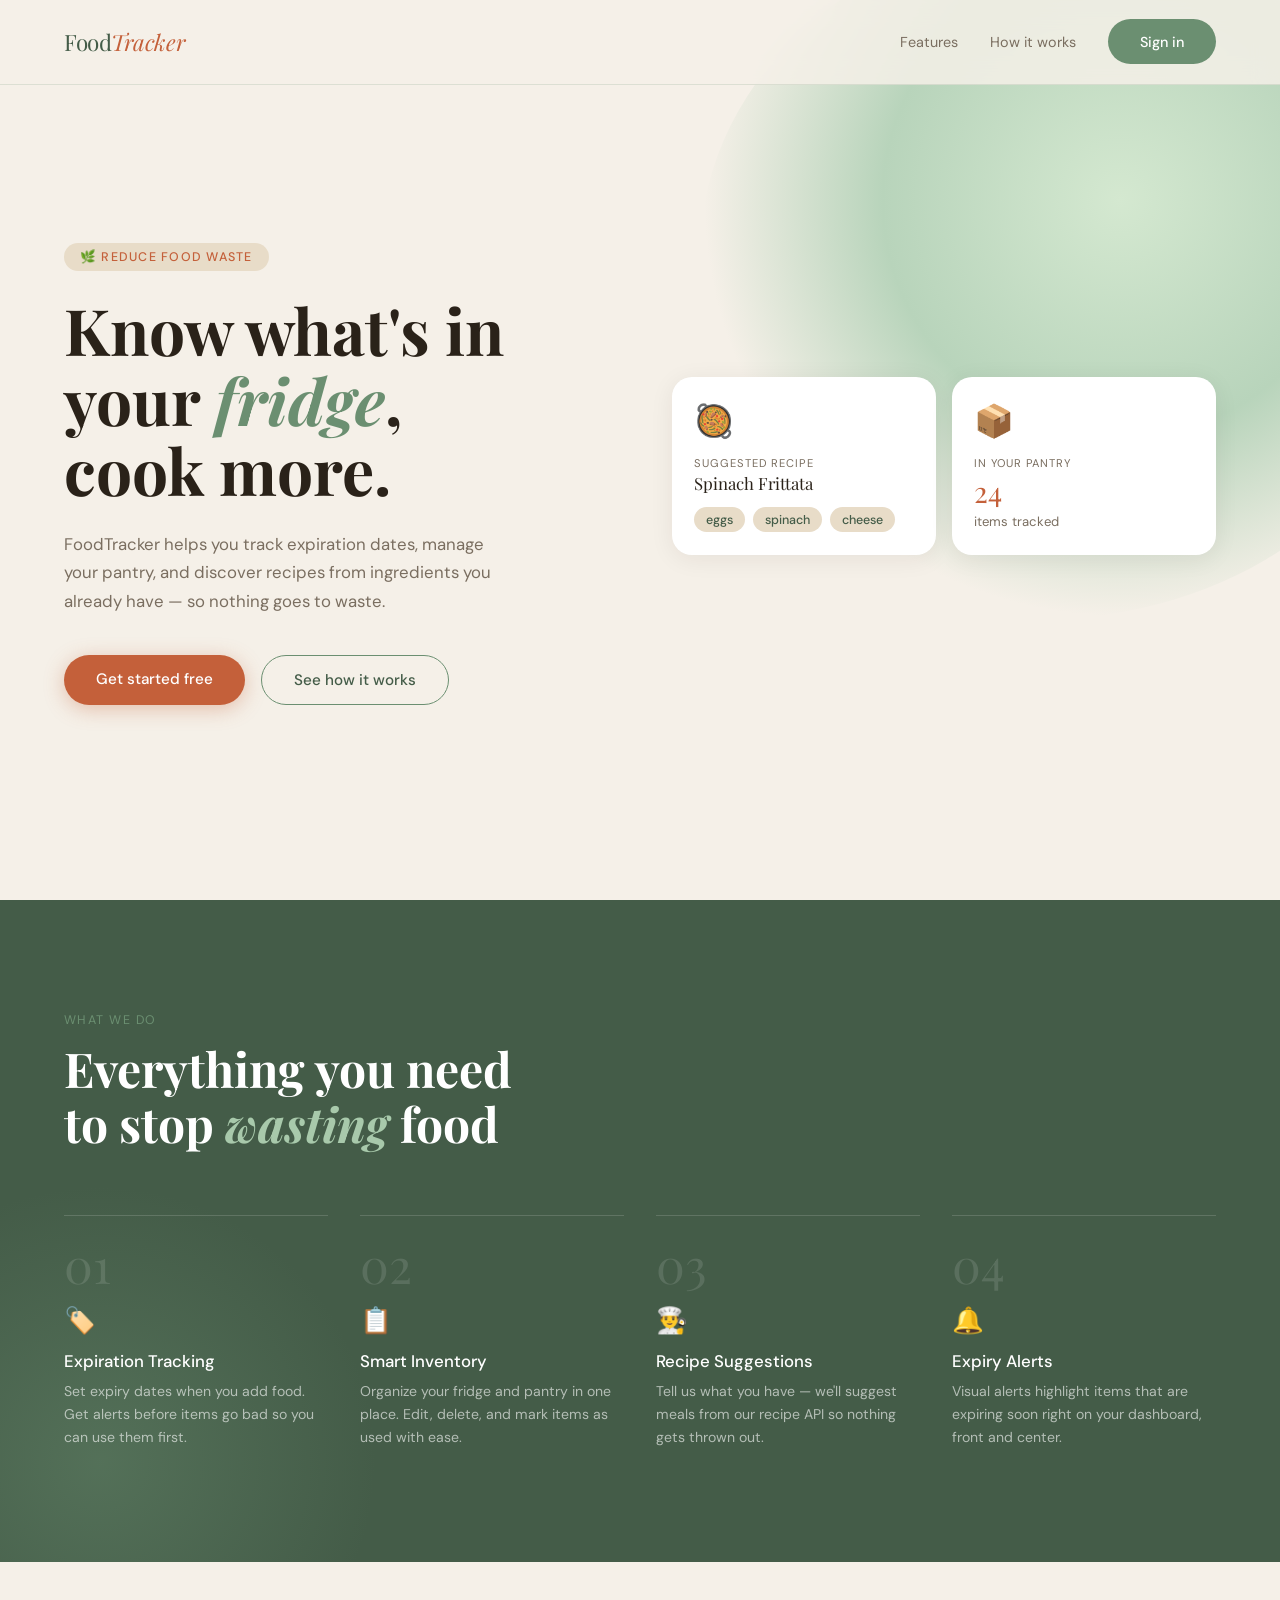
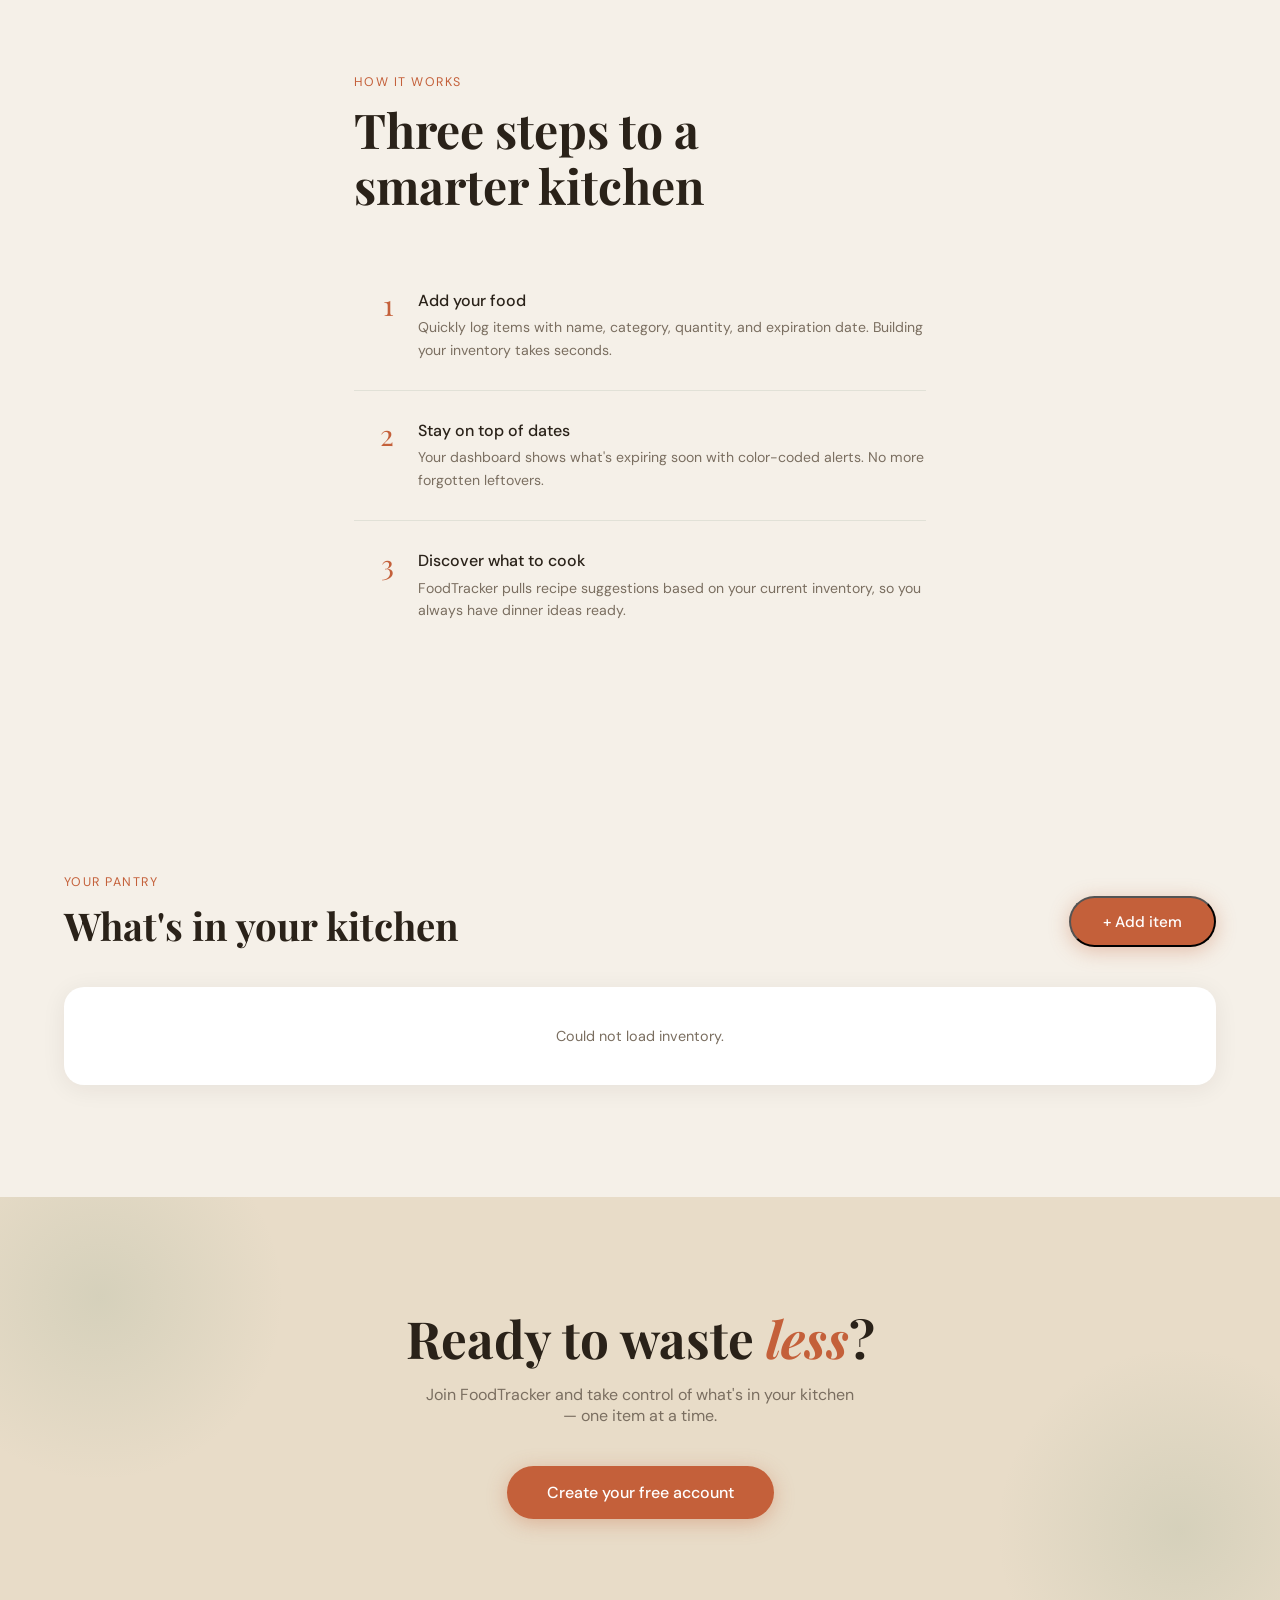
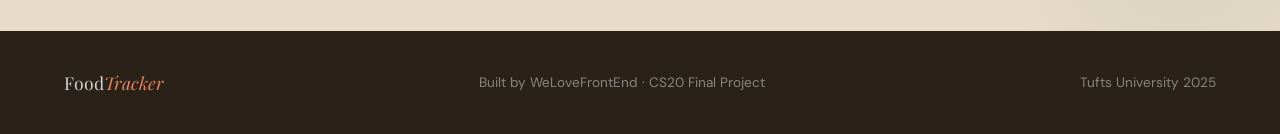
==== index.html @ 5c3b8f6d "Add files via upload" ====
<!DOCTYPE html>
<html lang="en">
<head>
  <meta charset="UTF-8" />
  <meta name="viewport" content="width=device-width, initial-scale=1.0" />
  <title>FoodTracker — Waste Less, Cook More</title>
  <link href="https://fonts.googleapis.com/css2?family=Playfair+Display:ital,wght@0,700;1,400&family=DM+Sans:wght@300;400;500&display=swap" rel="stylesheet" />
  <link rel="stylesheet" href="styles.css" />
</head>
<body>

  <!-- NAV -->
  <nav>
    <a class="nav-logo" href="#">Food<span>Tracker</span></a>
    <div class="nav-links">
      <a href="#features">Features</a>
      <a href="#how">How it works</a>
      <a href="login.html" class="btn btn-nav">Sign in</a>
    </div>
  </nav>

  <!-- HERO -->
  <section class="hero">
    <div class="hero-text">
      <span class="tag">🌿 Reduce food waste</span>
      <h1>Know what's in<br>your <em>fridge</em>,<br>cook more.</h1>
      <p class="hero-sub">FoodTracker helps you track expiration dates, manage your pantry, and discover recipes from ingredients you already have — so nothing goes to waste.</p>
      <div class="hero-actions">
        <a href="register.html" class="btn btn-primary">Get started free</a>
        <a href="#how" class="btn btn-secondary">See how it works</a>
      </div>
    </div>

    <div class="hero-visual">
      <div class="card">
        <span class="card-icon">🥘</span>
        <span class="card-label">Suggested recipe</span>
        <div class="card-title">Spinach Frittata</div>
        <div class="recipe-chips">
          <span class="chip">eggs</span>
          <span class="chip">spinach</span>
          <span class="chip">cheese</span>
        </div>
      </div>
      <div class="card">
        <span class="card-icon">📦</span>
        <span class="card-label">In your pantry</span>
        <div class="card-title" style="font-size:1.8rem;font-family:'Playfair Display',serif;color:var(--rust);">24</div>
        <div style="font-size:0.82rem;color:var(--muted);margin-top:0.2rem;">items tracked</div>
      </div>
    </div>
  </section>

  <!-- FEATURES -->
  <section class="features" id="features">
    <div class="reveal">
      <span class="section-tag">What we do</span>
      <h2 class="section-title">Everything you need to stop <em>wasting</em> food</h2>
    </div>
    <div class="feat-grid">
      <div class="feat-item reveal">
        <div class="feat-num">01</div>
        <span class="feat-icon">🏷️</span>
        <div class="feat-title">Expiration Tracking</div>
        <p class="feat-desc">Set expiry dates when you add food. Get alerts before items go bad so you can use them first.</p>
      </div>
      <div class="feat-item reveal">
        <div class="feat-num">02</div>
        <span class="feat-icon">📋</span>
        <div class="feat-title">Smart Inventory</div>
        <p class="feat-desc">Organize your fridge and pantry in one place. Edit, delete, and mark items as used with ease.</p>
      </div>
      <div class="feat-item reveal">
        <div class="feat-num">03</div>
        <span class="feat-icon">👨‍🍳</span>
        <div class="feat-title">Recipe Suggestions</div>
        <p class="feat-desc">Tell us what you have — we'll suggest meals from our recipe API so nothing gets thrown out.</p>
      </div>
      <div class="feat-item reveal">
        <div class="feat-num">04</div>
        <span class="feat-icon">🔔</span>
        <div class="feat-title">Expiry Alerts</div>
        <p class="feat-desc">Visual alerts highlight items that are expiring soon right on your dashboard, front and center.</p>
      </div>
    </div>
  </section>

  <!-- HOW IT WORKS -->
  <section class="how" id="how">
    <div>
      <span class="section-tag" style="color:var(--rust);">How it works</span>
      <h2 class="section-title" style="max-width:400px;margin-bottom:0;">Three steps to a smarter kitchen</h2>
      <div class="how-steps" style="margin-top:3rem;">
        <div class="step reveal">
          <div class="step-num">1</div>
          <div class="step-content">
            <h3>Add your food</h3>
            <p>Quickly log items with name, category, quantity, and expiration date. Building your inventory takes seconds.</p>
          </div>
        </div>
        <div class="step reveal">
          <div class="step-num">2</div>
          <div class="step-content">
            <h3>Stay on top of dates</h3>
            <p>Your dashboard shows what's expiring soon with color-coded alerts. No more forgotten leftovers.</p>
          </div>
        </div>
        <div class="step reveal">
          <div class="step-num">3</div>
          <div class="step-content">
            <h3>Discover what to cook</h3>
            <p>FoodTracker pulls recipe suggestions based on your current inventory, so you always have dinner ideas ready.</p>
          </div>
        </div>
      </div>
    </div>
  </section>

  <!-- INVENTORY -->
  <section class="inventory-section" id="inventory">
    <div class="inventory-header reveal">
      <div>
        <span class="section-tag" style="color:var(--rust);">Your pantry</span>
        <h2 class="inventory-title">What's in your kitchen</h2>
      </div>
      <button class="btn btn-primary" id="add-item-btn">+ Add item</button>
    </div>

    <div class="add-form reveal" id="add-form" style="display:none;">
      <h3 class="form-title">Add a new item</h3>
      <div class="form-grid">
        <div class="form-group"><label for="item-name">Item name</label><input type="text" id="item-name" placeholder="e.g. Spinach" /></div>
        <div class="form-group"><label for="item-category">Category</label><select id="item-category"><option value="produce">Produce</option><option value="dairy">Dairy</option><option value="meat">Meat</option><option value="pantry">Pantry</option><option value="frozen">Frozen</option><option value="other">Other</option></select></div>
        <div class="form-group"><label for="item-quantity">Quantity</label><input type="text" id="item-quantity" placeholder="e.g. 1 bag" /></div>
        <div class="form-group"><label for="item-expiry">Expiration date</label><input type="date" id="item-expiry" /></div>
      </div>
      <div class="form-actions">
        <button class="btn btn-primary" id="submit-item">Save item</button>
        <button class="btn btn-secondary" id="cancel-item">Cancel</button>
      </div>
      <p class="form-msg" id="form-msg"></p>
    </div>

    <div class="inv-table-wrap reveal">
      <div class="inv-loading" id="inv-loading">Loading your inventory2026</div>
      <table class="inv-table" id="inv-table" style="display:none;">
        <thead><tr><th>Item</th><th>Category</th><th>Quantity</th><th>Added</th><th>Actions</th></tr></thead>
        <tbody id="inv-body"></tbody>
      </table>
      <p class="inv-empty" id="inv-empty" style="display:none;">No items yet 2014 add something above!</p>
    </div>
  </section>

  <!-- CTA -->
  <section class="cta-section">
    <div class="cta-inner reveal">
      <h2>Ready to waste <em>less</em>?</h2>
      <p>Join FoodTracker and take control of what's in your kitchen — one item at a time.</p>
      <a href="register.html" class="btn btn-primary" style="font-size:1rem;padding:1rem 2.5rem;">Create your free account</a>
    </div>
  </section>

  <!-- FOOTER -->
  <footer>
    <span class="logo">Food<span>Tracker</span></span>
    <span>Built by WeLoveFrontEnd · CS20 Final Project</span>
    <span>Tufts University 2025</span>
  </footer>

  <script src="main.js" defer></script>
</body>
</html>
---- styles.css ----
*, *::before, *::after { box-sizing: border-box; margin: 0; padding: 0; }

:root {
  --cream:   #f5f0e8;
  --sage:    #6b8f71;
  --sage-dk: #445c48;
  --rust:    #c4603a;
  --rust-lt: #e8845f;
  --warm:    #e8dcc8;
  --text:    #2a2219;
  --muted:   #7a6e60;
}

html { scroll-behavior: smooth; }

body {
  font-family: 'DM Sans', sans-serif;
  background: var(--cream);
  color: var(--text);
  overflow-x: hidden;
}

nav {
  position: fixed; top: 0; left: 0; right: 0; z-index: 100;
  display: flex; align-items: center; justify-content: space-between;
  padding: 1.2rem 5%;
  background: rgba(245,240,232,0.85);
  backdrop-filter: blur(12px);
  border-bottom: 1px solid rgba(107,143,113,0.18);
}

.nav-logo {
  font-family: 'Playfair Display', serif;
  font-size: 1.4rem;
  color: var(--sage-dk);
  text-decoration: none;
  letter-spacing: -0.02em;
}

.nav-logo span { color: var(--rust); font-style: italic; }

.nav-links { display: flex; gap: 2rem; align-items: center; }

.nav-links a {
  text-decoration: none;
  color: var(--muted);
  font-size: 0.9rem;
  font-weight: 400;
  transition: color .2s;
}

.nav-links a:hover { color: var(--sage-dk); }

.btn-nav {
  background: var(--sage);
  color: #fff !important;
  padding: 0.5rem 1.3rem;
  border-radius: 100px;
  font-weight: 500 !important;
  transition: background .2s, transform .15s !important;
}

.btn-nav:hover { background: var(--sage-dk) !important; transform: translateY(-1px); }

.hero {
  min-height: 100vh;
  display: grid;
  grid-template-columns: 1fr 1fr;
  align-items: center;
  padding: 7rem 5% 4rem;
  gap: 4rem;
  position: relative;
  overflow: hidden;
}

.hero::before {
  content: '';
  position: absolute;
  width: 700px; height: 700px;
  right: -120px; top: -80px;
  background: radial-gradient(ellipse at 60% 40%, #d4e8d0 0%, #b8d4bb 40%, transparent 70%);
  border-radius: 60% 40% 55% 45% / 50% 60% 40% 55%;
  animation: blob 10s ease-in-out infinite alternate;
  z-index: 0;
}

@keyframes blob {
  0%   { border-radius: 60% 40% 55% 45% / 50% 60% 40% 55%; }
  50%  { border-radius: 42% 58% 44% 56% / 60% 44% 56% 40%; }
  100% { border-radius: 55% 45% 60% 40% / 45% 55% 50% 50%; }
}

.hero-text { position: relative; z-index: 1; }

.tag {
  display: inline-block;
  background: var(--warm);
  color: var(--rust);
  font-size: 0.78rem;
  font-weight: 500;
  letter-spacing: 0.1em;
  text-transform: uppercase;
  padding: 0.35rem 1rem;
  border-radius: 100px;
  margin-bottom: 1.5rem;
  opacity: 0;
  animation: fadeUp .6s .1s ease forwards;
}

h1 {
  font-family: 'Playfair Display', serif;
  font-size: clamp(2.6rem, 5vw, 4.2rem);
  line-height: 1.1;
  color: var(--text);
  margin-bottom: 1.5rem;
  opacity: 0;
  animation: fadeUp .6s .25s ease forwards;
}

h1 em {
  font-style: italic;
  color: var(--sage);
}

.hero-sub {
  font-size: 1.05rem;
  color: var(--muted);
  line-height: 1.7;
  max-width: 440px;
  margin-bottom: 2.5rem;
  opacity: 0;
  animation: fadeUp .6s .4s ease forwards;
}

.hero-actions {
  display: flex; gap: 1rem; flex-wrap: wrap;
  opacity: 0;
  animation: fadeUp .6s .55s ease forwards;
}

.btn {
  display: inline-block;
  padding: 0.85rem 2rem;
  border-radius: 100px;
  font-family: 'DM Sans', sans-serif;
  font-size: 0.95rem;
  font-weight: 500;
  text-decoration: none;
  cursor: pointer;
  transition: transform .2s, box-shadow .2s;
}

.btn:hover { transform: translateY(-2px); }

.btn-primary {
  background: var(--rust);
  color: #fff;
  box-shadow: 0 4px 20px rgba(196,96,58,0.35);
}

.btn-primary:hover { box-shadow: 0 8px 28px rgba(196,96,58,0.45); }

.btn-secondary {
  background: transparent;
  color: var(--sage-dk);
  border: 1.5px solid var(--sage);
}

.btn-secondary:hover { background: rgba(107,143,113,0.08); }

.hero-visual {
  position: relative; z-index: 1;
  display: grid;
  grid-template-columns: 1fr 1fr;
  grid-template-rows: auto auto;
  gap: 1rem;
  opacity: 0;
  animation: fadeIn .8s .4s ease forwards;
}

.card {
  background: #fff;
  border-radius: 20px;
  padding: 1.4rem;
  box-shadow: 0 4px 24px rgba(42,34,25,0.07);
  transition: transform .25s, box-shadow .25s;
}

.card:hover { transform: translateY(-4px); box-shadow: 0 12px 36px rgba(42,34,25,0.12); }

.card-big { grid-column: 1 / -1; display: none; }

.card-icon {
  font-size: 2rem;
  margin-bottom: 0.6rem;
  display: block;
}

.card-label {
  font-size: 0.7rem;
  text-transform: uppercase;
  letter-spacing: 0.08em;
  color: var(--muted);
  margin-bottom: 0.3rem;
}

.card-title {
  font-family: 'Playfair Display', serif;
  font-size: 1.05rem;
  color: var(--text);
}

.recipe-chips { display: flex; gap: 0.5rem; flex-wrap: wrap; margin-top: 0.8rem; }

.chip {
  background: var(--warm);
  border-radius: 100px;
  padding: 0.3rem 0.75rem;
  font-size: 0.78rem;
  color: var(--sage-dk);
  font-weight: 500;
}

.features {
  padding: 7rem 5%;
  background: var(--sage-dk);
  color: #fff;
  position: relative;
  overflow: hidden;
}

.features::before {
  content: '';
  position: absolute;
  width: 600px; height: 600px;
  left: -200px; bottom: -200px;
  background: radial-gradient(circle, rgba(107,143,113,0.4) 0%, transparent 65%);
  pointer-events: none;
}

.section-tag {
  font-size: 0.78rem;
  text-transform: uppercase;
  letter-spacing: 0.12em;
  color: var(--sage);
  margin-bottom: 0.8rem;
  display: block;
}

.section-title {
  font-family: 'Playfair Display', serif;
  font-size: clamp(2rem, 4vw, 3rem);
  line-height: 1.15;
  margin-bottom: 4rem;
  max-width: 500px;
}

.section-title em { color: #a8c9ab; font-style: italic; }

.feat-grid {
  display: grid;
  grid-template-columns: repeat(auto-fit, minmax(240px, 1fr));
  gap: 2rem;
  position: relative; z-index: 1;
}

.feat-item {
  border-top: 1px solid rgba(255,255,255,0.15);
  padding-top: 1.5rem;
}

.feat-num {
  font-family: 'Playfair Display', serif;
  font-size: 3rem;
  color: rgba(255,255,255,0.12);
  line-height: 1;
  margin-bottom: 1rem;
}

.feat-icon { font-size: 1.6rem; margin-bottom: 0.8rem; display: block; }

.feat-title {
  font-size: 1.05rem;
  font-weight: 500;
  margin-bottom: 0.5rem;
}

.feat-desc {
  font-size: 0.88rem;
  color: rgba(255,255,255,0.6);
  line-height: 1.65;
}

.how {
  padding: 7rem 5%;
  max-width: 700px;
  margin: 0 auto;
}

.how-steps { display: flex; flex-direction: column; gap: 0; }

.step {
  display: flex;
  gap: 1.5rem;
  padding: 1.8rem 0;
  border-bottom: 1px solid rgba(107,143,113,0.15);
  transition: background .2s;
}

.step:last-child { border-bottom: none; }

.step-num {
  font-family: 'Playfair Display', serif;
  font-size: 1.8rem;
  color: var(--rust);
  line-height: 1;
  flex-shrink: 0;
  width: 2.5rem;
  text-align: right;
}

.step-content h3 {
  font-size: 1rem;
  font-weight: 500;
  margin-bottom: 0.35rem;
  color: var(--text);
}

.step-content p {
  font-size: 0.88rem;
  color: var(--muted);
  line-height: 1.6;
}

.cta-section {
  padding: 7rem 5%;
  text-align: center;
  background: var(--warm);
  position: relative;
  overflow: hidden;
}

.cta-section::before, .cta-section::after {
  content: '';
  position: absolute;
  width: 400px; height: 400px;
  border-radius: 50%;
  background: radial-gradient(circle, rgba(107,143,113,0.15) 0%, transparent 65%);
}

.cta-section::before { left: -100px; top: -100px; }
.cta-section::after  { right: -100px; bottom: -100px; }

.cta-inner { position: relative; z-index: 1; }

.cta-section h2 {
  font-family: 'Playfair Display', serif;
  font-size: clamp(2rem, 4vw, 3.2rem);
  margin-bottom: 1rem;
  line-height: 1.15;
}

.cta-section h2 em { color: var(--rust); font-style: italic; }

.cta-section p {
  color: var(--muted);
  font-size: 1rem;
  margin-bottom: 2.5rem;
  max-width: 440px;
  margin-left: auto;
  margin-right: auto;
}

footer {
  background: var(--text);
  color: rgba(255,255,255,0.45);
  padding: 2.5rem 5%;
  display: flex;
  align-items: center;
  justify-content: space-between;
  font-size: 0.85rem;
  flex-wrap: wrap;
  gap: 1rem;
}

footer .logo {
  font-family: 'Playfair Display', serif;
  color: rgba(255,255,255,0.8);
  font-size: 1.1rem;
}

footer .logo span { color: var(--rust-lt); font-style: italic; }

/* ── ANIMATIONS ── */
@keyframes fadeUp {
  from { opacity: 0; transform: translateY(18px); }
  to   { opacity: 1; transform: translateY(0); }
}

@keyframes fadeIn {
  from { opacity: 0; }
  to   { opacity: 1; }
}

.reveal {
  opacity: 0;
  transform: translateY(24px);
  transition: opacity .6s ease, transform .6s ease;
}

.reveal.visible {
  opacity: 1;
  transform: translateY(0);
}

@media (max-width: 768px) {
  .hero { grid-template-columns: 1fr; padding-top: 5rem; gap: 2.5rem; }
  .hero::before { width: 400px; height: 400px; right: -60px; top: -40px; }
  .hero-visual { grid-template-columns: 1fr 1fr; }
  .how { grid-template-columns: 1fr; gap: 3rem; }
  .how-visual { order: -1; }
  nav .nav-links { display: none; }
}

.inventory-section {
  padding: 7rem 5%;
  background: var(--cream);
}

.inventory-header {
  display: flex;
  align-items: flex-end;
  justify-content: space-between;
  margin-bottom: 2.5rem;
  flex-wrap: wrap;
  gap: 1rem;
}

.inventory-title {
  font-family: 'Playfair Display', serif;
  font-size: clamp(1.8rem, 3vw, 2.6rem);
  color: var(--text);
  line-height: 1.15;
  margin-top: 0.4rem;
}

.add-form {
  background: #fff;
  border-radius: 20px;
  padding: 2rem;
  margin-bottom: 2rem;
  box-shadow: 0 4px 24px rgba(42,34,25,0.07);
}

.form-title {
  font-family: 'Playfair Display', serif;
  font-size: 1.1rem;
  color: var(--text);
  margin-bottom: 1.5rem;
}

.form-grid {
  display: grid;
  grid-template-columns: repeat(auto-fit, minmax(180px, 1fr));
  gap: 1rem;
  margin-bottom: 1.5rem;
}

.form-group {
  display: flex;
  flex-direction: column;
  gap: 0.4rem;
}

.form-group label {
  font-size: 0.78rem;
  text-transform: uppercase;
  letter-spacing: 0.08em;
  color: var(--muted);
  font-weight: 500;
}

.form-group input,
.form-group select {
  padding: 0.65rem 0.9rem;
  border: 1.5px solid var(--warm);
  border-radius: 10px;
  font-family: 'DM Sans', sans-serif;
  font-size: 0.9rem;
  color: var(--text);
  background: var(--cream);
  transition: border-color .2s;
  outline: none;
}

.form-group input:focus,
.form-group select:focus {
  border-color: var(--sage);
}

.form-actions {
  display: flex;
  gap: 0.75rem;
  flex-wrap: wrap;
}

.form-msg {
  margin-top: 0.8rem;
  font-size: 0.85rem;
  color: var(--sage-dk);
}

.inv-table-wrap {
  background: #fff;
  border-radius: 20px;
  box-shadow: 0 4px 24px rgba(42,34,25,0.07);
  overflow: hidden;
}

.inv-loading {
  padding: 2.5rem;
  text-align: center;
  color: var(--muted);
  font-size: 0.9rem;
}

.inv-table {
  width: 100%;
  border-collapse: collapse;
}

.inv-table thead {
  background: var(--warm);
}

.inv-table th {
  padding: 1rem 1.2rem;
  text-align: left;
  font-size: 0.72rem;
  text-transform: uppercase;
  letter-spacing: 0.1em;
  color: var(--muted);
  font-weight: 500;
}

.inv-table td {
  padding: 1rem 1.2rem;
  font-size: 0.9rem;
  color: var(--text);
  border-bottom: 1px solid var(--warm);
}

.inv-table tbody tr:last-child td {
  border-bottom: none;
}

.inv-table tbody tr {
  transition: background .15s;
}

.inv-table tbody tr:hover {
  background: rgba(245,240,232,0.6);
}

.cat-badge {
  display: inline-block;
  padding: 0.2rem 0.7rem;
  border-radius: 100px;
  font-size: 0.75rem;
  font-weight: 500;
  background: var(--warm);
  color: var(--sage-dk);
  text-transform: capitalize;
}

.inv-actions {
  display: flex;
  gap: 0.5rem;
}

.btn-icon {
  background: none;
  border: 1.5px solid var(--warm);
  border-radius: 8px;
  padding: 0.3rem 0.6rem;
  font-size: 0.8rem;
  cursor: pointer;
  color: var(--muted);
  transition: border-color .2s, color .2s;
}

.btn-icon:hover { border-color: var(--rust); color: var(--rust); }

.inv-empty {
  padding: 3rem;
  text-align: center;
  color: var(--muted);
  font-size: 0.95rem;
}

@media (max-width: 768px) {
  .inventory-header { align-items: flex-start; }
  .inv-table th:nth-child(3),
  .inv-table td:nth-child(3),
  .inv-table th:nth-child(4),
  .inv-table td:nth-child(4) { display: none; }
}
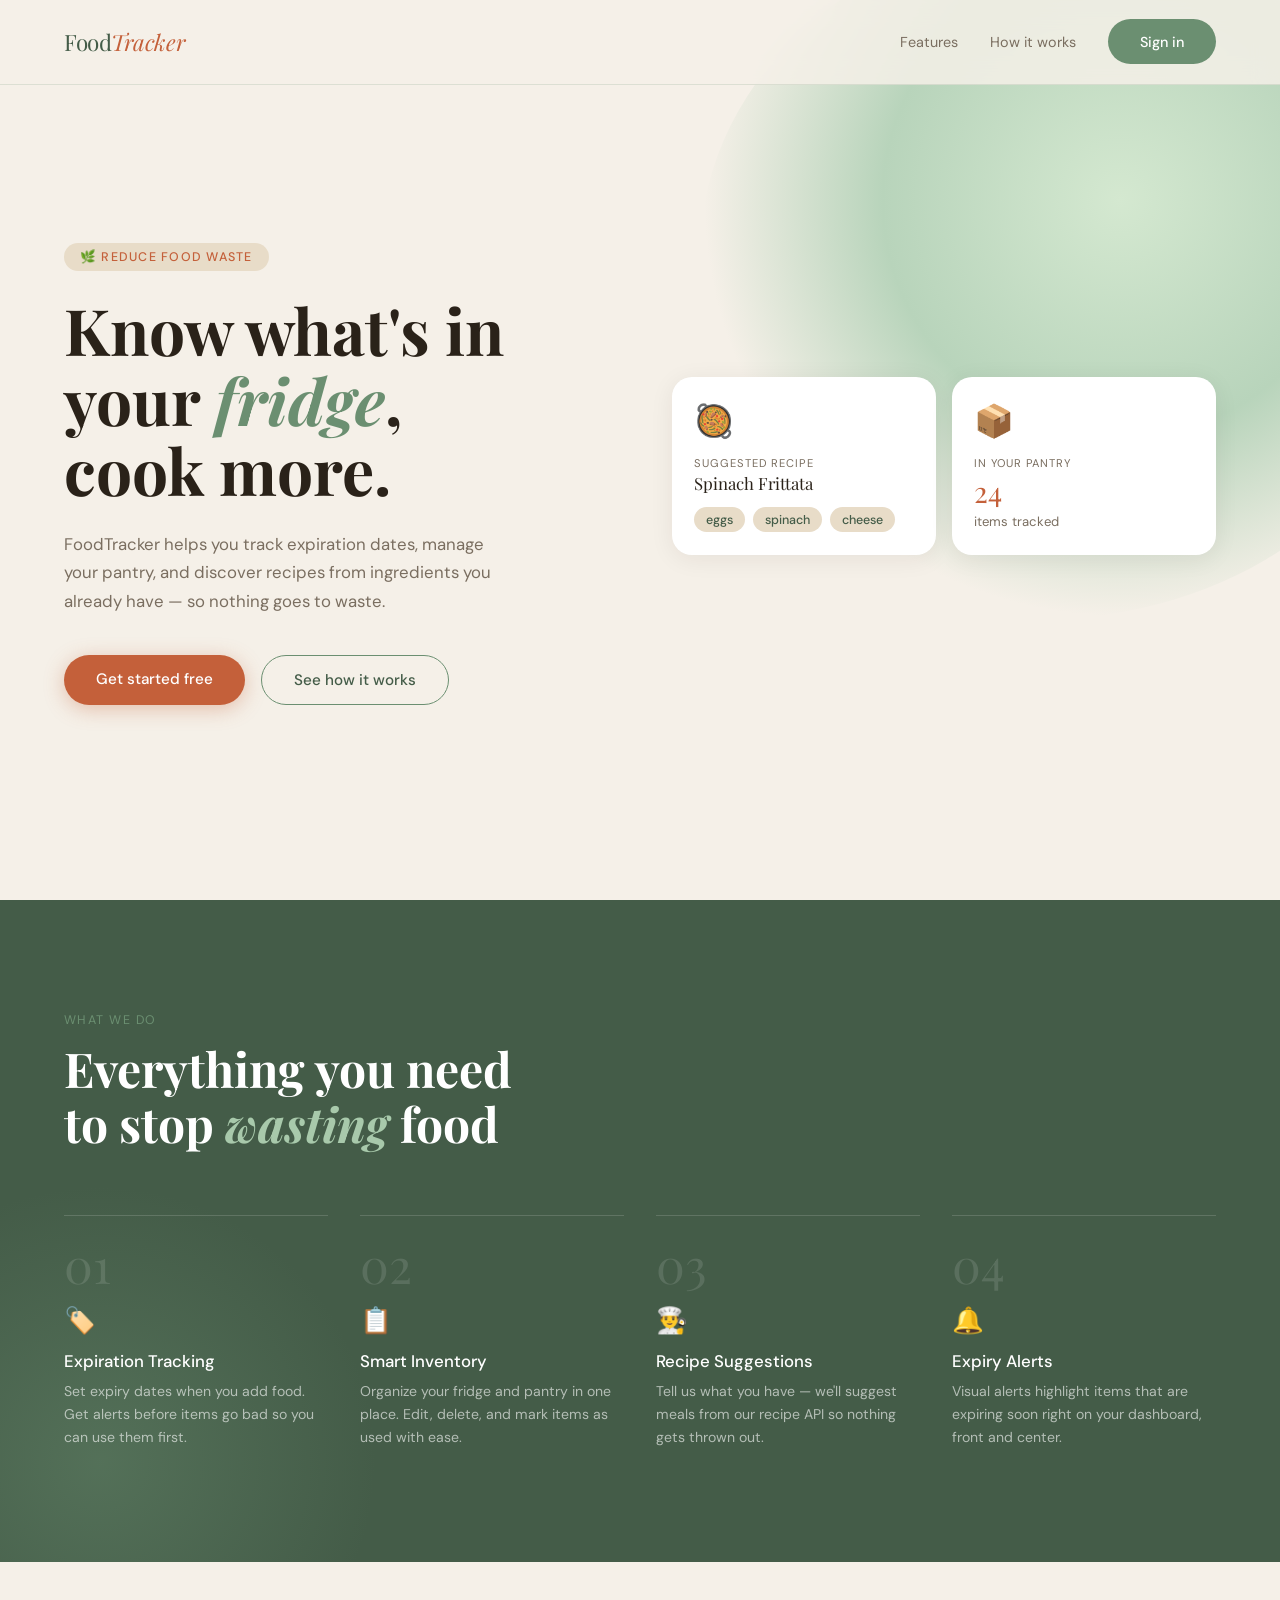
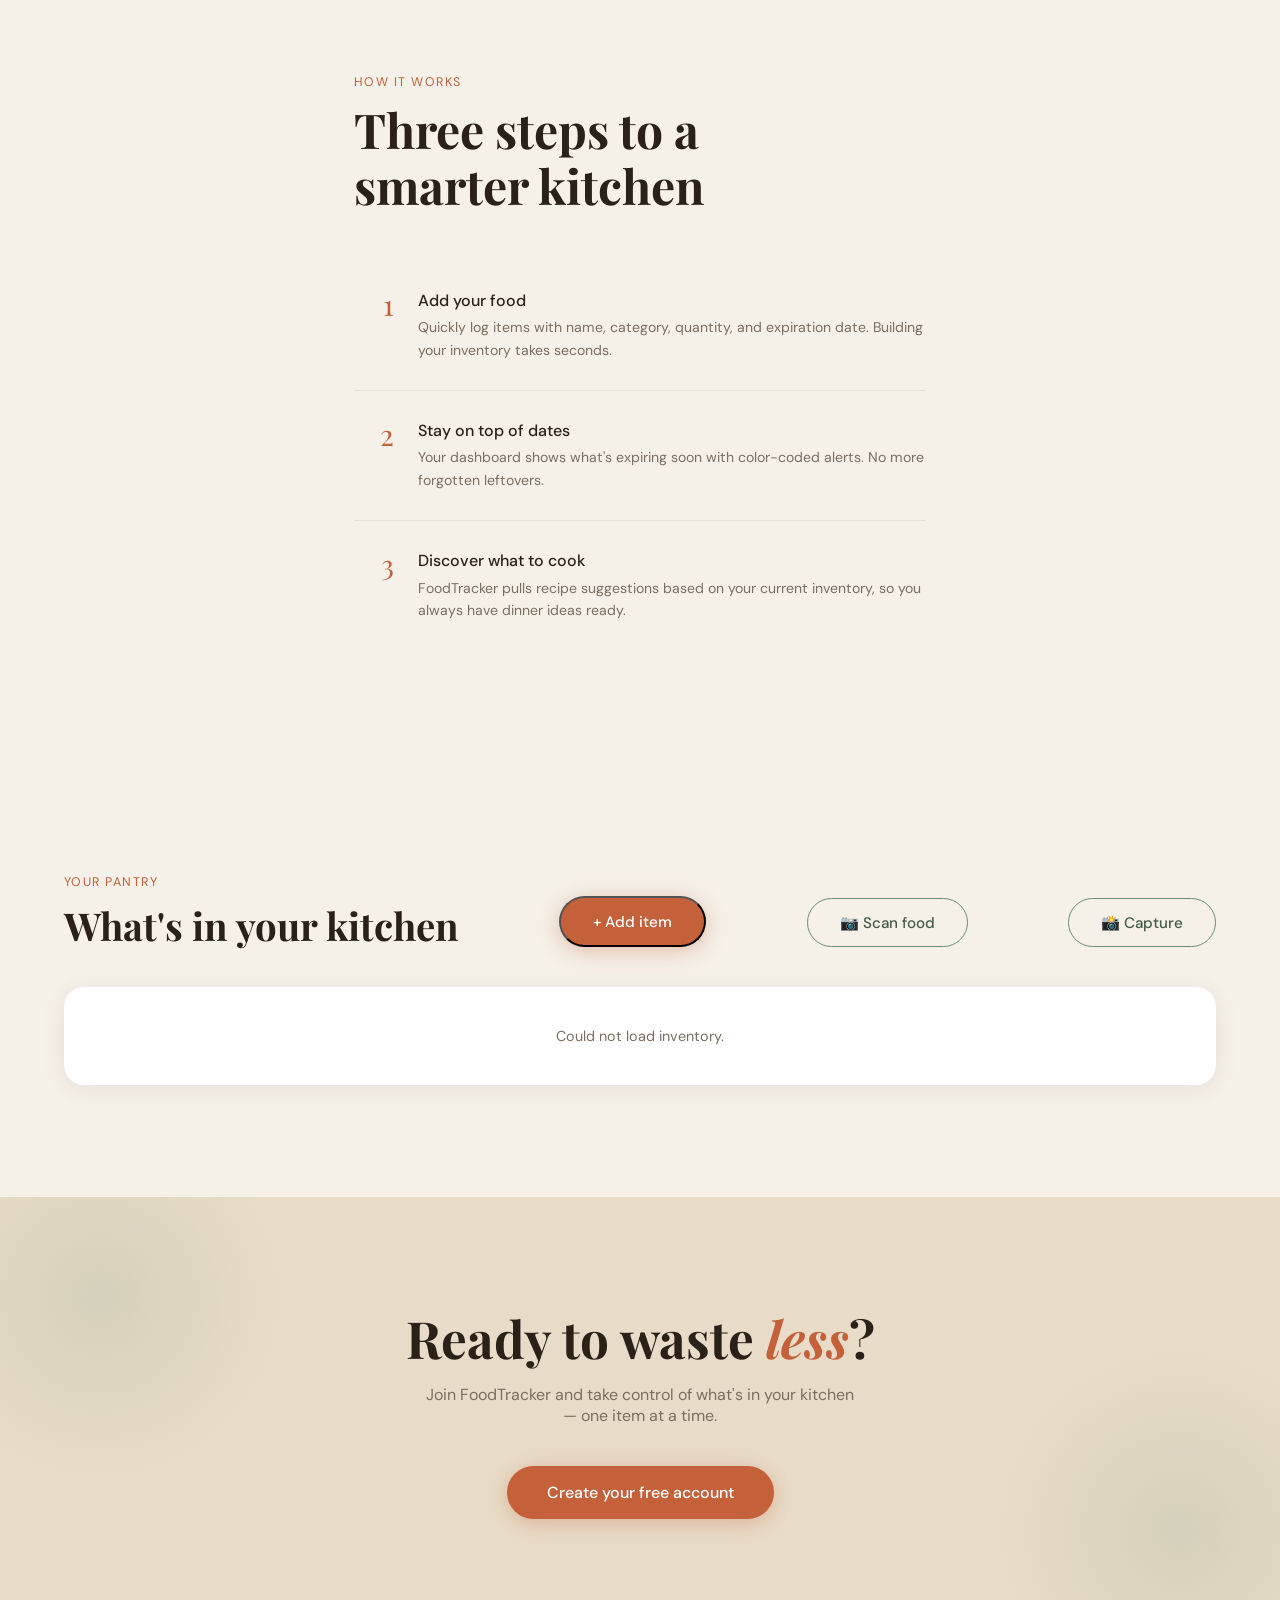
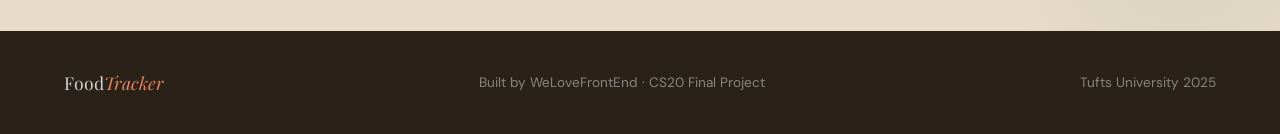
==== commit 8d338bfd: "adding camera button and tryto implement claude_ai api(haven't done)" ====
--- a/index.html
+++ b/index.html
@@ -9,7 +9,6 @@
 </head>
 <body>
 
-  <!-- NAV -->
   <nav>
     <a class="nav-logo" href="#">Food<span>Tracker</span></a>
     <div class="nav-links">
@@ -19,7 +18,6 @@
     </div>
   </nav>
 
-  <!-- HERO -->
   <section class="hero">
     <div class="hero-text">
       <span class="tag">🌿 Reduce food waste</span>
@@ -51,7 +49,6 @@
     </div>
   </section>
 
-  <!-- FEATURES -->
   <section class="features" id="features">
     <div class="reveal">
       <span class="section-tag">What we do</span>
@@ -85,7 +82,6 @@
     </div>
   </section>
 
-  <!-- HOW IT WORKS -->
   <section class="how" id="how">
     <div>
       <span class="section-tag" style="color:var(--rust);">How it works</span>
@@ -116,7 +112,6 @@
     </div>
   </section>
 
-  <!-- INVENTORY -->
   <section class="inventory-section" id="inventory">
     <div class="inventory-header reveal">
       <div>
@@ -124,6 +119,11 @@
         <h2 class="inventory-title">What's in your kitchen</h2>
       </div>
       <button class="btn btn-primary" id="add-item-btn">+ Add item</button>
+      <button class="btn btn-secondary" id="open-camera-btn">📷 Scan food</button>
+      <!-- show the camera view -->
+      <video id="video" autoplay style="display:none;"></video>
+      <canvas id="canvas" style="display:none;"></canvas>
+      <button class="btn btn-secondary" id="capture-btn">📸 Capture</button>
     </div>
 
     <div class="add-form reveal" id="add-form" style="display:none;">
@@ -151,7 +151,6 @@
     </div>
   </section>
 
-  <!-- CTA -->
   <section class="cta-section">
     <div class="cta-inner reveal">
       <h2>Ready to waste <em>less</em>?</h2>
@@ -160,7 +159,6 @@
     </div>
   </section>
 
-  <!-- FOOTER -->
   <footer>
     <span class="logo">Food<span>Tracker</span></span>
     <span>Built by WeLoveFrontEnd · CS20 Final Project</span>
--- a/styles.css
+++ b/styles.css
@@ -391,7 +391,6 @@
 
 footer .logo span { color: var(--rust-lt); font-style: italic; }
 
-/* ── ANIMATIONS ── */
 @keyframes fadeUp {
   from { opacity: 0; transform: translateY(18px); }
   to   { opacity: 1; transform: translateY(0); }
